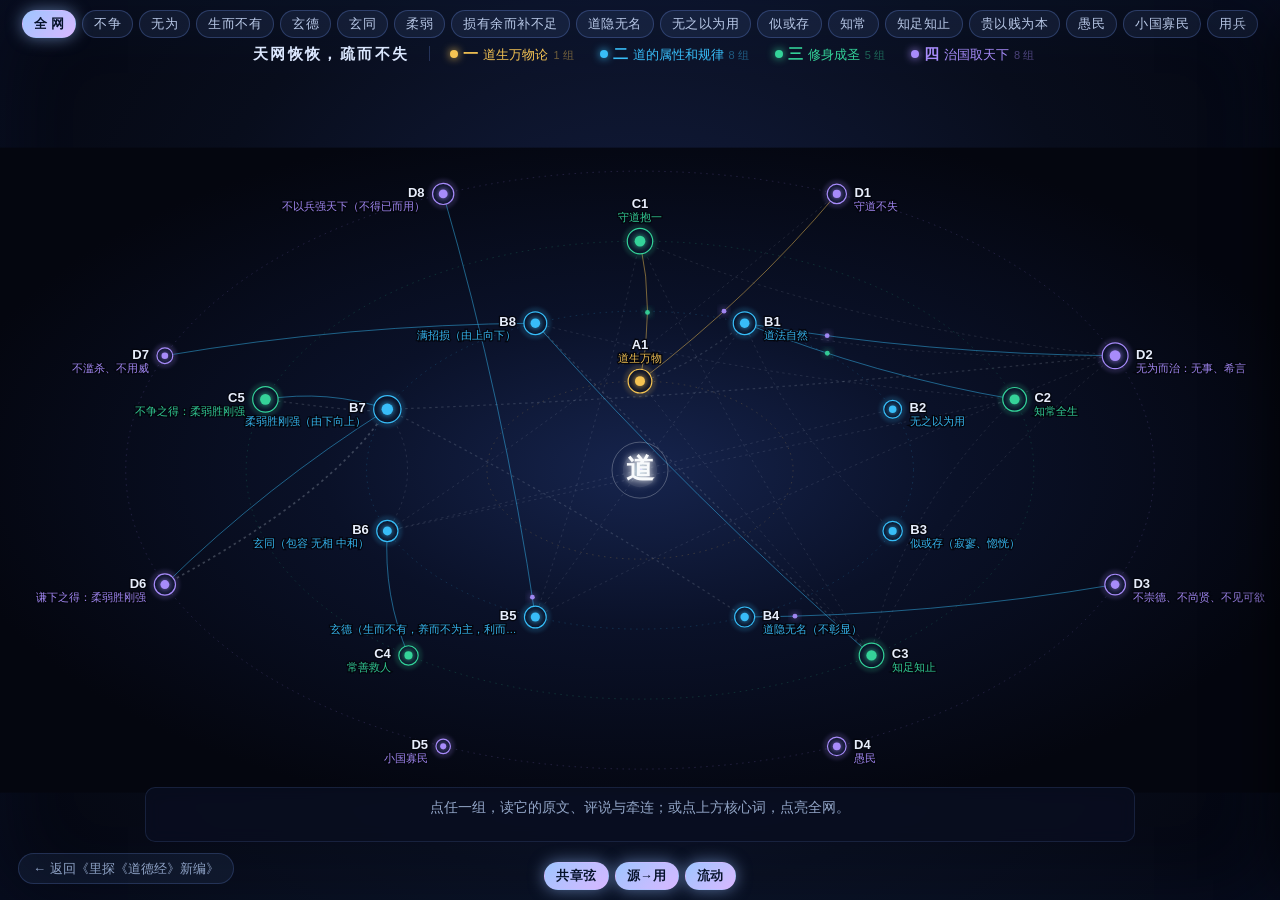
==== tian-wang.html @ a4fd306b "天网恢恢：修选中态被悬停冲掉；改名 tian-wang.html ① 修 bug：图例／核心词的选中被节点悬停冲掉 - 原因：节点 mouseleave 里调 resetAll()，把选中态一并清了，" ====
<!DOCTYPE html>
<html lang="zh-CN">

<head>
  <meta charset="UTF-8">
  <title>天网恢恢，疏而不失 · 里探《道德经》新编</title>
  <meta name="viewport" content="width=device-width, initial-scale=1.0">
  <meta name="description" content="《道德经》八十一章关系图：22 组、源流、共章相连。天网恢恢，疏而不失。">
  <link rel="icon" href="_media/favicon.jpg">
  <link rel="stylesheet" href="_style/tiandao-net.css">
</head>

<body class="tdn-standalone">
  <div class="tdn-wrap" id="tiandao-net"></div>

  <a class="tdn-back" href="index.html#/00">← 返回《里探《道德经》新编》</a>

  <script src="_script/tiandao-net.js"></script>
</body>

</html>
---- _style/tiandao-net.css ----
/* 天道大网 · 关系图 */
.tdn-wrap {
  position: relative; margin: 1.2rem 0 2rem; padding: 10px;
  border-radius: 18px; overflow: hidden;
  background: radial-gradient(circle at 50% 45%, #16224a 0%, #080d1c 60%, #04060f 100%);
  box-shadow: 0 0 0 1px rgba(120,160,255,.18), 0 18px 60px -18px rgba(30,60,160,.75),
              inset 0 0 90px rgba(60,110,255,.08);
}
.tdn-svg { display: block; width: 100%; height: auto; }
.tdn-node { transition: opacity .25s; }

.tdn-chips { display: flex; flex-wrap: wrap; gap: 6px; justify-content: center;
  padding: 8px 8px 4px; position: relative; z-index: 2; }
.tdn-toggles { padding: 6px 8px 12px; }
.tdn-chip {
  font: 500 12.5px/1.45 -apple-system, "PingFang SC", "Microsoft YaHei", sans-serif;
  color: #b9c9e8; background: rgba(120,160,255,.09);
  border: 1px solid rgba(120,160,255,.26); border-radius: 999px;
  padding: 4px 11px; cursor: pointer; letter-spacing: .04em;
  transition: all .2s;
}
.tdn-chip:hover { color: #eaf1ff; border-color: rgba(150,190,255,.6);
  background: rgba(120,160,255,.2); transform: translateY(-1px); }
.tdn-chip.on { color: #06122b; font-weight: 700;
  background: linear-gradient(135deg, #9ec5ff, #d9b8ff);
  border-color: transparent; box-shadow: 0 0 16px rgba(150,190,255,.55); }

.tdn-note { font-size: .84em; color: #7f8fb0; text-align: center; margin: -.4rem 0 1.4rem; }
@media (max-width: 640px) {
  .tdn-chip { font-size: 12px; padding: 4px 10px; }
  .tdn-wrap { border-radius: 12px; }
}

/* 部图例 */
.tdn-legend { display: flex; flex-wrap: wrap; gap: 10px 22px; justify-content: center;
  margin: 0 0 10px; font-size: 13.5px; letter-spacing: .04em; }
.tdn-legend span { color: var(--c); display: inline-flex; align-items: center; gap: 7px; }
.tdn-legend span::before { content: ''; width: 10px; height: 10px; border-radius: 50%;
  background: var(--c); box-shadow: 0 0 10px var(--c); }

/* 信息栏 */
.tdn-readout { position: relative; z-index: 2; margin: 2px 12px 6px; padding: 9px 14px;
  min-height: 2.6em; border-radius: 10px; text-align: center; line-height: 1.7;
  font-size: 13.5px; color: #93a6c8;
  background: rgba(120,160,255,.06); border: 1px solid rgba(120,160,255,.14); }
.tdn-readout b { color: #dbe7ff; }
.tdn-tag { display: inline-block; margin: 2px 5px 0 0; padding: 1px 9px;
  border: 1px solid; border-radius: 999px; font-size: 12.5px; }

/* 天道大网页：内容栏加宽（其他页不受影响） */
.content.tdn-wide .markdown-section {
  --content-max-width: 86rem;
  max-width: calc(100% - 2rem);
}
@media (max-width: 900px) {
  .content.tdn-wide .markdown-section { --content-max-width: 100%; }
}

/* ===== 点节点 → 右侧抽屉 ===== */
.tdn-drawer { position: absolute; inset: 0; z-index: 20; pointer-events: none; }
.tdn-drawer.open { pointer-events: auto; }
.tdn-mask { position: absolute; inset: 0; background: rgba(3,6,15,.62);
  opacity: 0; transition: opacity .28s; backdrop-filter: blur(2px); }
.tdn-drawer.open .tdn-mask { opacity: 1; }
.tdn-panel { position: absolute; top: 0; right: 0; height: 100%; width: min(520px, 88%);
  display: flex; flex-direction: column; overflow-y: auto;
  background: linear-gradient(180deg, #0d1631 0%, #080d1c 100%);
  border-left: 1px solid rgba(120,160,255,.22);
  box-shadow: -24px 0 60px -20px rgba(0,0,0,.9);
  transform: translateX(102%); transition: transform .3s cubic-bezier(.22,.61,.36,1); }
.tdn-drawer.open .tdn-panel { transform: none; }

.tdn-x { position: absolute; top: 12px; right: 14px; width: 32px; height: 32px;
  font-size: 20px; line-height: 1; color: #9fb3d6; cursor: pointer;
  background: rgba(120,160,255,.1); border: 1px solid rgba(120,160,255,.25);
  border-radius: 50%; transition: .2s; }
.tdn-x:hover { color: #fff; background: rgba(120,160,255,.28); }

.tdn-panel-head { padding: 20px 22px 14px; border-bottom: 1px solid rgba(120,160,255,.14); }
.tdn-panel-head h3 { margin: 8px 0 6px; font-size: 19px; color: #eaf1ff; line-height: 1.45; }
.tdn-badge { display: inline-block; padding: 2px 11px; border-radius: 999px; font-size: 12.5px;
  color: var(--c); border: 1px solid var(--c); background: color-mix(in srgb, var(--c) 12%, transparent); }
.tdn-meta { margin: 0; font-size: 12.5px; color: #8195b8; line-height: 1.9; }
.tdn-panel-body { padding: 16px 22px 28px; font-size: 14px; }
.tdn-panel-body h4 { margin: 18px 0 10px; font-size: 13px; letter-spacing: .12em;
  color: #7f93b8; font-weight: 600; }
.tdn-panel-body h4:first-child { margin-top: 0; }

.tdn-verses { margin: 0; padding: 0; list-style: none; counter-reset: v; }
.tdn-verses li { counter-increment: v; position: relative; padding: 7px 0 7px 30px;
  border-bottom: 1px dashed rgba(120,160,255,.1); line-height: 1.85; color: #cfdcf5; }
.tdn-verses li::before { content: counter(v); position: absolute; left: 0; top: 8px;
  width: 19px; height: 19px; border-radius: 50%; font-size: 11px; text-align: center;
  line-height: 19px; color: #7f93b8; background: rgba(120,160,255,.12); }
.tdn-ch { color: #8fb4ff; text-decoration: none; font-size: .88em; padding: 0 1px;
  border-bottom: 1px dotted rgba(143,180,255,.5); }
.tdn-ch:hover { color: #cfe0ff; border-bottom-style: solid; }

.tdn-rel-row { margin-bottom: 9px; }
.tdn-rel-k { display: inline-block; min-width: 84px; font-size: 12.5px; color: #7f93b8; vertical-align: middle; }
.tdn-jump { font: inherit; font-size: 12.5px; color: var(--c); cursor: pointer;
  background: color-mix(in srgb, var(--c) 10%, transparent);
  border: 1px solid color-mix(in srgb, var(--c) 45%, transparent);
  border-radius: 999px; padding: 3px 11px; margin: 2px 5px 2px 0; transition: .18s; }
.tdn-jump:hover { background: color-mix(in srgb, var(--c) 24%, transparent); transform: translateY(-1px); }
.tdn-jump i { font-style: normal; opacity: .7; font-size: .9em; }
.tdn-none { color: #4d5c78; }
.tdn-loading { color: #7f93b8; }
.tdn-goto { display: inline-block; margin-top: 22px; padding: 9px 18px; border-radius: 999px;
  font-size: 13px; color: #06122b; text-decoration: none; font-weight: 700;
  background: linear-gradient(135deg, #9ec5ff, #d9b8ff); }
.tdn-node { transition: opacity .25s; }
@media (max-width: 700px) {
  .tdn-panel { width: 100%; }
  .tdn-rel-k { min-width: auto; display: block; margin-bottom: 3px; }
}

.tdn-sub { margin: 16px 0 6px; font-size: 13px; font-weight: 700; letter-spacing: .04em;
  color: #a9c2ee; padding-left: 10px; border-left: 3px solid rgba(143,180,255,.55); }
.tdn-sep { color: #3f4d68; margin: 0 3px; }

/* ===== 评说 ===== */
.tdn-ps { margin: 0; padding: 2px 0 2px 14px; border-left: 3px solid rgba(143,180,255,.5);
  color: #bdcbe6; line-height: 1.95; }
.tdn-ps p { margin: 0 0 11px; }
.tdn-ps p:last-child { margin-bottom: 0; }

/* ===== 独立全屏页 ===== */
html:has(body.tdn-standalone) { height: 100%; }
body.tdn-standalone { margin: 0; height: 100vh; overflow: hidden; background: #04060f; }
body.tdn-standalone .tdn-wrap {
  position: fixed; inset: 0; margin: 0; padding: 0; border-radius: 0;
  display: flex; flex-direction: column;
}
body.tdn-standalone .tdn-stage {
  flex: 1 1 auto; min-height: 0; display: block; position: relative;
}
body.tdn-standalone .tdn-stage .tdn-svg {
  display: block; width: 100%; height: 100%;
}
body.tdn-standalone .tdn-chips { padding: 10px 12px 3px; }
body.tdn-standalone .tdn-legend { padding: 0 12px 5px; }
body.tdn-standalone .tdn-readout {
  position: absolute; left: 50%; bottom: 58px; transform: translateX(-50%);
  width: min(1080px, calc(100% - 320px)); margin: 0; z-index: 12;
  backdrop-filter: blur(8px); background: rgba(9,14,32,.82);
}
body.tdn-standalone .tdn-toggles { padding: 4px 12px 10px; }
@media (max-height: 700px) {
  body.tdn-standalone .tdn-chips { padding-top: 6px; }
  body.tdn-standalone .tdn-readout { display: none; }
}

.tdn-back { position: fixed; left: 18px; bottom: 16px; z-index: 30;
  font: 500 13px/1 -apple-system, "PingFang SC", "Microsoft YaHei", sans-serif;
  color: #8fa3c6; text-decoration: none; padding: 8px 14px; border-radius: 999px;
  background: rgba(120,160,255,.08); border: 1px solid rgba(120,160,255,.2); transition: .2s; }
.tdn-back:hover { color: #dbe7ff; background: rgba(120,160,255,.2); }
/* 题名（并入图例行，左端） */
.tdn-legend .tdn-title {
  font: 700 15px/1 -apple-system, "PingFang SC", "Microsoft YaHei", sans-serif;
  letter-spacing: .16em; color: #dce8ff; padding-right: 20px; margin-right: 4px;
  border-right: 1px solid rgba(120,160,255,.24); }
/* 可点的图例项 */
.tdn-leg {
  font: 500 12.5px/1 -apple-system, "PingFang SC", "Microsoft YaHei", sans-serif;
  display: inline-flex; align-items: baseline; gap: 5px; cursor: pointer;
  color: var(--c); background: transparent; padding: 4px 9px; border-radius: 999px;
  border: 1px solid transparent; transition: .18s; }
.tdn-leg b { font-size: 15px; }
.tdn-leg i { font-style: normal; opacity: .42; font-size: 11px; }
.tdn-leg:hover { background: color-mix(in srgb, var(--c) 14%, transparent);
  border-color: color-mix(in srgb, var(--c) 40%, transparent); }
.tdn-leg.on { color: #06122b; background: var(--c); border-color: transparent;
  box-shadow: 0 0 16px color-mix(in srgb, var(--c) 70%, transparent); }
.tdn-leg.on i { opacity: .6; }
@media (max-width: 1180px) { .tdn-legend .tdn-title { display: none; } }

/* 部图例（全屏页横排） */
.tdn-legend { display: flex; flex-wrap: wrap; gap: 3px 6px; justify-content: center;
  align-items: center; font-size: 12.5px; letter-spacing: .04em; padding: 2px 12px 6px; }
.tdn-leg::before { content: ''; width: 8px; height: 8px; border-radius: 50%;
  background: var(--c); box-shadow: 0 0 8px var(--c); align-self: center; }
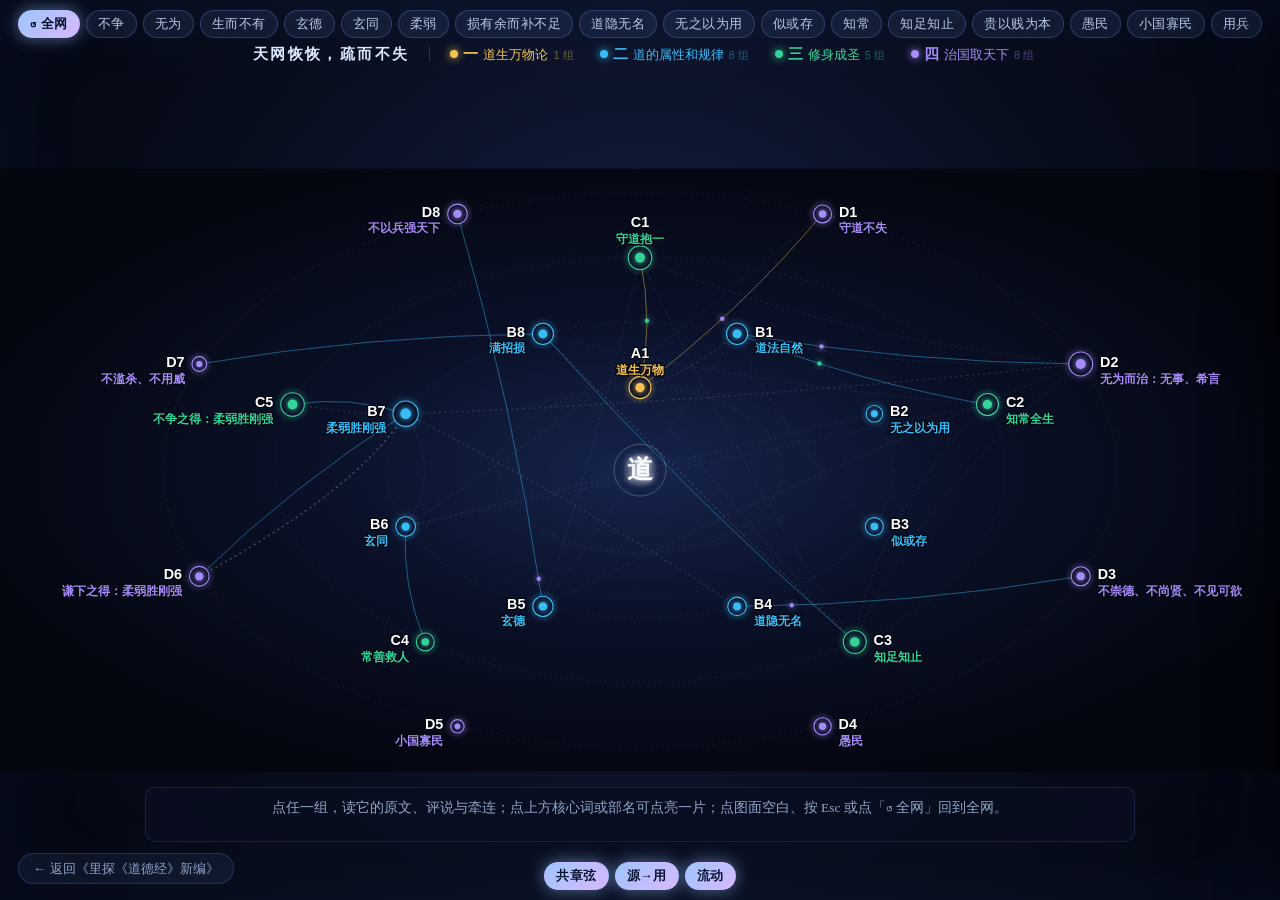
==== commit 5ecefbcf: "手机端支持：天网横竖屏切换、紧凑模式；docsify 阅读页适配 一、天网恢恢（tian-wang.html） - 新增「↻ 横屏 / ↺ 竖屏」切换按钮（仅竖屏显示）。   iOS Safari 与" ====
--- a/tian-wang.html
+++ b/tian-wang.html
@@ -1,5 +1,5 @@
 <!DOCTYPE html>
-<html lang="zh-CN">
+<html lang="zh-CN" class="tdn-html">
 
 <head>
   <meta charset="UTF-8">
@@ -14,8 +14,35 @@
   <div class="tdn-wrap" id="tiandao-net"></div>
 
   <a class="tdn-back" href="index.html#/00">← 返回《里探《道德经》新编》</a>
+  <button class="tdn-rot" id="tdn-rot" type="button">↻ 横屏</button>
 
   <script src="_script/tiandao-net.js"></script>
+  <script>
+    /* 竖屏手机：把整块界面旋转 90°，以横屏姿态铺满。
+       iOS Safari／微信均不支持锁定屏幕方向，故用 CSS 旋转。
+       另：紧凑模式由 JS 统一加 tdn-compact —— 媒体查询看的是视口，
+       而旋转后的框是竖屏视口尺寸，媒体查询判断不到。 */
+    (function () {
+      var body = document.body;
+      var btn = document.getElementById('tdn-rot');
+      var mq = window.matchMedia('(max-height: 560px)');
+      function sync() {
+        var rot = body.classList.contains('tdn-rot-on');
+        body.classList.toggle('tdn-compact', rot || mq.matches);
+        if (btn) btn.textContent = rot ? '↺ 竖屏' : '↻ 横屏';
+      }
+      if (btn) {
+        btn.addEventListener('click', function () {
+          body.classList.toggle('tdn-rot-on');
+          sync();
+        });
+      }
+      if (mq.addEventListener) mq.addEventListener('change', sync);
+      else if (mq.addListener) mq.addListener(sync);
+      window.addEventListener('orientationchange', function () { setTimeout(sync, 60); });
+      sync();
+    })();
+  </script>
 </body>
 
 </html>
--- a/_style/tiandao-net.css
+++ b/_style/tiandao-net.css
@@ -1,4 +1,4 @@
-/* 天道大网 · 关系图 */
+/* 天网恢恢 · 关系图 */
 .tdn-wrap {
   position: relative; margin: 1.2rem 0 2rem; padding: 10px;
   border-radius: 18px; overflow: hidden;
@@ -47,7 +47,7 @@
 .tdn-tag { display: inline-block; margin: 2px 5px 0 0; padding: 1px 9px;
   border: 1px solid; border-radius: 999px; font-size: 12.5px; }
 
-/* 天道大网页：内容栏加宽（其他页不受影响） */
+/* 天网恢恢页：内容栏加宽（其他页不受影响） */
 .content.tdn-wide .markdown-section {
   --content-max-width: 86rem;
   max-width: calc(100% - 2rem);
@@ -126,7 +126,7 @@
 .tdn-ps p:last-child { margin-bottom: 0; }
 
 /* ===== 独立全屏页 ===== */
-html:has(body.tdn-standalone) { height: 100%; }
+html.tdn-html { height: 100%; }   /* 不用 :has()，兼容老版微信 WebView */
 body.tdn-standalone { margin: 0; height: 100vh; overflow: hidden; background: #04060f; }
 body.tdn-standalone .tdn-wrap {
   position: fixed; inset: 0; margin: 0; padding: 0; border-radius: 0;
@@ -150,6 +150,25 @@
   body.tdn-standalone .tdn-chips { padding-top: 6px; }
   body.tdn-standalone .tdn-readout { display: none; }
 }
+
+/* 紧凑模式：手机横屏（矮视口）或竖屏旋转后启用。
+   由 JS 统一加 body.tdn-compact —— 因为媒体查询看视口，
+   而竖屏旋转后的框是「竖屏视口」尺寸，媒体查询判断不到。 */
+body.tdn-compact .tdn-chips {
+  flex-wrap: nowrap; overflow-x: auto; justify-content: flex-start;
+  padding: 5px 10px 2px; gap: 4px; scrollbar-width: none;
+}
+body.tdn-compact .tdn-chips::-webkit-scrollbar { display: none; }
+body.tdn-compact .tdn-chip { font-size: 11px; padding: 3px 9px; white-space: nowrap; }
+body.tdn-compact .tdn-legend {
+  flex-wrap: nowrap; overflow-x: auto; justify-content: flex-start;
+  gap: 2px 10px; font-size: 11px; padding: 1px 10px 3px; scrollbar-width: none;
+}
+body.tdn-compact .tdn-legend::-webkit-scrollbar { display: none; }
+body.tdn-compact .tdn-legend .tdn-title { font-size: 12px; padding-right: 10px; }
+body.tdn-compact .tdn-leg b { font-size: 12px; }
+body.tdn-compact .tdn-toggles { padding: 3px 10px 6px; }
+body.tdn-compact .tdn-readout { display: none; }
 
 .tdn-back { position: fixed; left: 18px; bottom: 16px; z-index: 30;
   font: 500 13px/1 -apple-system, "PingFang SC", "Microsoft YaHei", sans-serif;
@@ -181,3 +200,34 @@
   align-items: center; font-size: 12.5px; letter-spacing: .04em; padding: 2px 12px 6px; }
 .tdn-leg::before { content: ''; width: 8px; height: 8px; border-radius: 50%;
   background: var(--c); box-shadow: 0 0 8px var(--c); align-self: center; }
+
+/* 复位键：与普通核心词区分 */
+.tdn-chip.tdn-all { color: #a9c2ee; border-style: dashed;
+  border-color: rgba(150,190,255,.42); background: rgba(120,160,255,.05); }
+.tdn-chip.tdn-all:hover { border-style: solid; color: #eaf1ff; }
+.tdn-chip.tdn-all.on { color: #06122b; border-style: solid;
+  background: linear-gradient(135deg, #9ec5ff, #d9b8ff); }
+
+/* ===== 竖屏手机：一键横屏（CSS 旋转，兼容 iOS／微信）===== */
+.tdn-rot { display: none; }
+@media (orientation: portrait) {
+  .tdn-rot {
+    display: block; position: fixed; right: 12px; top: 12px; z-index: 60;
+    font: 600 13px/1 -apple-system, "PingFang SC", "Microsoft YaHei", sans-serif;
+    color: #cfe0ff; padding: 8px 14px; border-radius: 999px; cursor: pointer;
+    background: rgba(12,20,44,.82); border: 1px solid rgba(120,160,255,.45);
+    backdrop-filter: blur(10px);
+  }
+}
+@media (orientation: portrait) {
+  body.tdn-rot-on .tdn-wrap {
+    position: fixed; top: 50%; left: 50%;
+    width: 100vh; height: 100vw;
+    transform: translate(-50%, -50%) rotate(90deg);
+    transform-origin: center center;
+  }
+}
+body.tdn-rot-on { overflow: hidden; }
+/* 旋转后，返回键移到视觉左上，避免与图重叠 */
+body.tdn-rot-on .tdn-back { left: auto; right: 12px; bottom: 12px; }
+body.tdn-rot-on .tdn-rot { left: 12px; right: auto; }
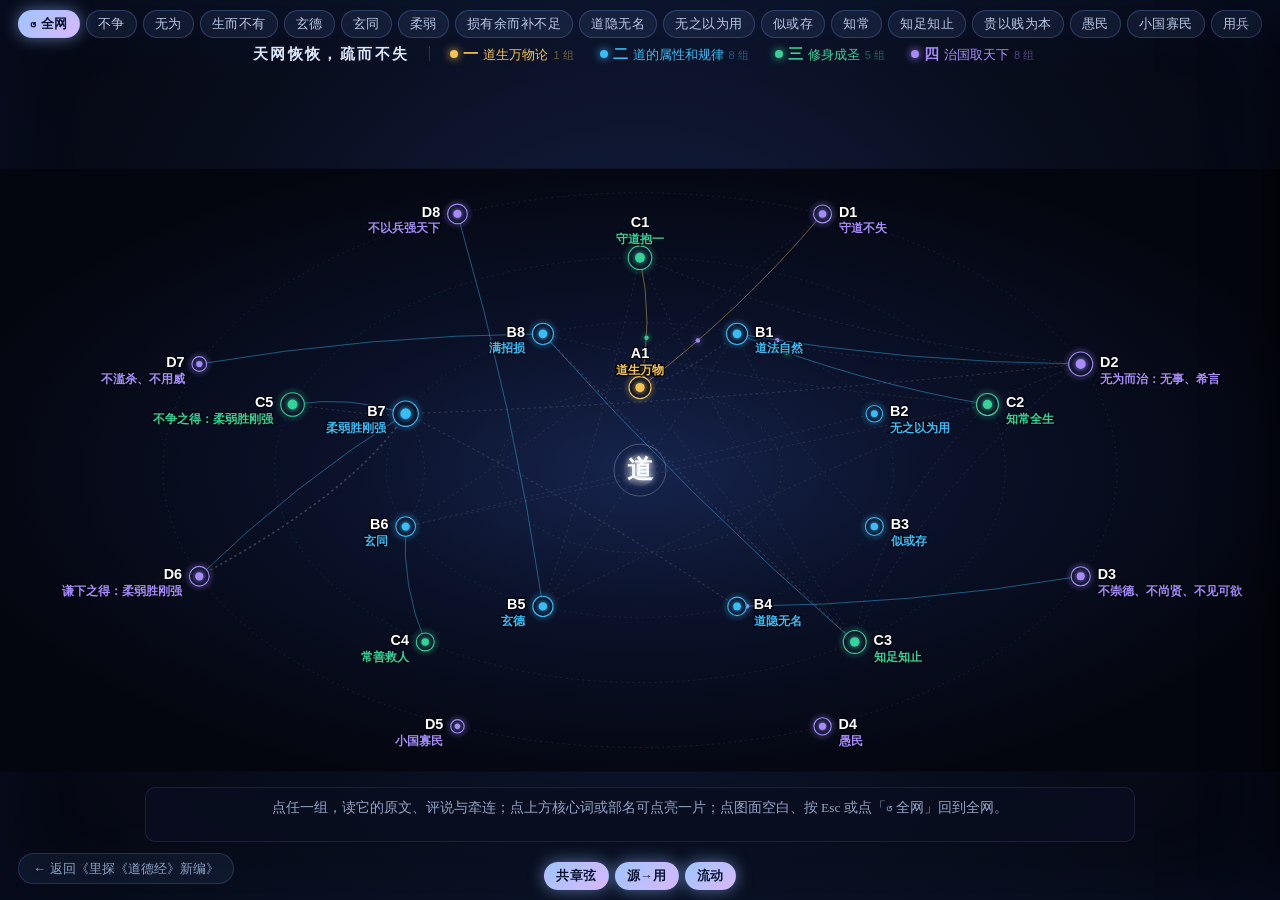
==== commit 15e3bbb1: "天网手机端：横屏按钮移到右下并改用主流样式；修竖屏底部拥挤 一、横屏按钮（用户要求） - 位置：右上 → 右下（拇指可达，不再压住词条） - 样式对齐主流手机站：毛玻璃胶囊（backdrop-filt" ====
--- a/tian-wang.html
+++ b/tian-wang.html
@@ -14,7 +14,15 @@
   <div class="tdn-wrap" id="tiandao-net"></div>
 
   <a class="tdn-back" href="index.html#/00">← 返回《里探《道德经》新编》</a>
-  <button class="tdn-rot" id="tdn-rot" type="button">↻ 横屏</button>
+  <button class="tdn-rot" id="tdn-rot" type="button" aria-label="横竖屏切换">
+    <svg viewBox="0 0 24 24" fill="none" stroke="currentColor" stroke-width="1.8"
+         stroke-linecap="round" stroke-linejoin="round" aria-hidden="true">
+      <rect x="2.7" y="7.7" width="18.6" height="9.2" rx="2.3"/>
+      <path d="M6.6 4.9A9.6 9.6 0 0 1 17.6 5.5"/>
+      <path d="M18.1 2.2v3.5h-3.5"/>
+    </svg>
+    <span class="lbl">横屏</span>
+  </button>
 
   <script src="_script/tiandao-net.js"></script>
   <script>
@@ -29,7 +37,8 @@
       function sync() {
         var rot = body.classList.contains('tdn-rot-on');
         body.classList.toggle('tdn-compact', rot || mq.matches);
-        if (btn) btn.textContent = rot ? '↺ 竖屏' : '↻ 横屏';
+        var lbl = btn && btn.querySelector('.lbl');
+        if (lbl) lbl.textContent = rot ? '竖屏' : '横屏';
       }
       if (btn) {
         btn.addEventListener('click', function () {
--- a/_style/tiandao-net.css
+++ b/_style/tiandao-net.css
@@ -208,26 +208,58 @@
 .tdn-chip.tdn-all.on { color: #06122b; border-style: solid;
   background: linear-gradient(135deg, #9ec5ff, #d9b8ff); }
 
-/* ===== 竖屏手机：一键横屏（CSS 旋转，兼容 iOS／微信）===== */
+/* ===== 竖屏手机：一键横屏（CSS 旋转，兼容 iOS／微信） =====
+   按钮样式对齐主流手机站：右下角、毛玻璃胶囊、图标＋短标签、
+   含 iPhone 安全区内边距；只在竖屏出现。
+   按钮在 .tdn-wrap 之外，故旋转时它自身不转，始终停在屏幕右下。 */
 .tdn-rot { display: none; }
 @media (orientation: portrait) {
   .tdn-rot {
-    display: block; position: fixed; right: 12px; top: 12px; z-index: 60;
+    display: inline-flex; align-items: center; gap: 7px;
+    position: fixed; z-index: 60;
+    right: 16px;
+    bottom: calc(16px + env(safe-area-inset-bottom, 0px));
+    height: 38px; padding: 0 15px 0 12px;
+    border: 0; border-radius: 999px; cursor: pointer;
     font: 600 13px/1 -apple-system, "PingFang SC", "Microsoft YaHei", sans-serif;
-    color: #cfe0ff; padding: 8px 14px; border-radius: 999px; cursor: pointer;
-    background: rgba(12,20,44,.82); border: 1px solid rgba(120,160,255,.45);
-    backdrop-filter: blur(10px);
+    letter-spacing: .04em; color: #eaf1ff;
+    background: rgba(38,52,86,.90);   /* 页面底色近黑（#04060f），
+                                         按钮必须比它明显亮，否则深色叠深色等于隐身 */
+    box-shadow: 0 8px 24px -6px rgba(0,0,0,.7),
+                0 0 20px -8px rgba(96,148,255,.95),
+                inset 0 0 0 1px rgba(150,190,255,.30);
+    -webkit-backdrop-filter: blur(14px) saturate(1.4);
+    backdrop-filter: blur(14px) saturate(1.4);
+    transition: transform .16s ease, background .16s ease;
+    -webkit-tap-highlight-color: transparent;
   }
-}
+  .tdn-rot:active { transform: scale(.94); background: rgba(58,78,124,.95); }
+  .tdn-rot svg { width: 17px; height: 17px; display: block; flex: none; }
+}
+
+/* 旋转本体：仅在竖屏启用。
+   手机若未锁方向，用户转过去后浏览器报横屏，此规则自动失效，不会双重旋转。 */
 @media (orientation: portrait) {
   body.tdn-rot-on .tdn-wrap {
-    position: fixed; top: 50%; left: 50%;
+    inset: auto;                 /* 清掉基类的 inset: 0 */
+    position: fixed;
+    top: 50%; left: 50%;
     width: 100vh; height: 100vw;
     transform: translate(-50%, -50%) rotate(90deg);
     transform-origin: center center;
   }
 }
 body.tdn-rot-on { overflow: hidden; }
-/* 旋转后，返回键移到视觉左上，避免与图重叠 */
-body.tdn-rot-on .tdn-back { left: auto; right: 12px; bottom: 12px; }
-body.tdn-rot-on .tdn-rot { left: 12px; right: auto; }
+
+/* ===== 窄屏（手机竖屏、未旋转）底部整理 =====
+   竖屏底部同时有：返回链接（左下）、开关组（居中）、横屏按钮（右下），
+   390px 宽会互相压。给开关组留出下方空间，并把评说框撑满。 */
+@media (max-width: 780px) {
+  body.tdn-standalone:not(.tdn-compact) .tdn-toggles { padding-bottom: 56px; }
+  body.tdn-standalone .tdn-readout {
+    width: calc(100% - 28px);
+    bottom: 104px;
+    font-size: 12.5px; line-height: 1.75;
+  }
+  .tdn-back { font-size: 12px; padding: 6px 12px; }
+}
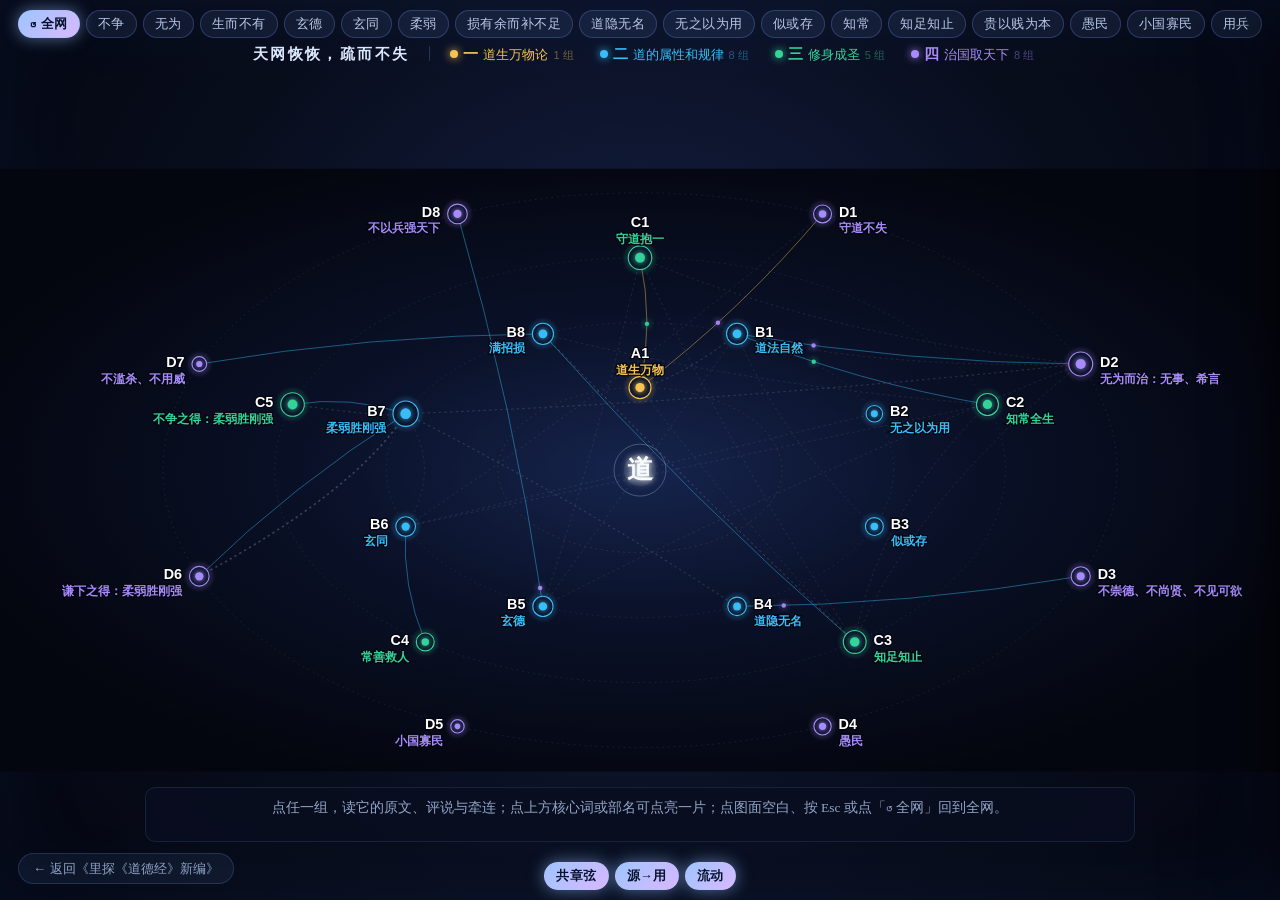
==== commit 26a9c785: "横屏按钮改为纯图标圆形按钮 按用户意见：主流视频站的切换按钮只用图标，不带文字。  - 文字标签「横屏 / 竖屏」全部去掉，改为 44x44 圆形图标按钮   （44px 为移动端标准最小触控尺寸） " ====
--- a/tian-wang.html
+++ b/tian-wang.html
@@ -14,14 +14,21 @@
   <div class="tdn-wrap" id="tiandao-net"></div>
 
   <a class="tdn-back" href="index.html#/00">← 返回《里探《道德经》新编》</a>
-  <button class="tdn-rot" id="tdn-rot" type="button" aria-label="横竖屏切换">
-    <svg viewBox="0 0 24 24" fill="none" stroke="currentColor" stroke-width="1.8"
-         stroke-linecap="round" stroke-linejoin="round" aria-hidden="true">
-      <rect x="2.7" y="7.7" width="18.6" height="9.2" rx="2.3"/>
-      <path d="M6.6 4.9A9.6 9.6 0 0 1 17.6 5.5"/>
-      <path d="M18.1 2.2v3.5h-3.5"/>
+  <button class="tdn-rot" id="tdn-rot" type="button" aria-label="切换横屏">
+    <!-- 目标方向：未旋转时指向横屏 -->
+    <svg class="i-land" viewBox="0 0 24 24" fill="none" stroke="currentColor"
+         stroke-width="1.8" stroke-linecap="round" stroke-linejoin="round" aria-hidden="true">
+      <rect x="2.7" y="7.5" width="18.6" height="9" rx="2.3"/>
+      <path d="M6.8 4.7A9.5 9.5 0 0 1 17.5 5.3"/>
+      <path d="M18 2v3.5h-3.5"/>
     </svg>
-    <span class="lbl">横屏</span>
+    <!-- 已旋转时指向竖屏 -->
+    <svg class="i-port" viewBox="0 0 24 24" fill="none" stroke="currentColor"
+         stroke-width="1.8" stroke-linecap="round" stroke-linejoin="round" aria-hidden="true">
+      <rect x="7.5" y="2.7" width="9" height="18.6" rx="2.3"/>
+      <path d="M4.7 17.2A9.5 9.5 0 0 1 5.3 6.5"/>
+      <path d="M2 6h3.5v3.5"/>
+    </svg>
   </button>
 
   <script src="_script/tiandao-net.js"></script>
@@ -37,8 +44,7 @@
       function sync() {
         var rot = body.classList.contains('tdn-rot-on');
         body.classList.toggle('tdn-compact', rot || mq.matches);
-        var lbl = btn && btn.querySelector('.lbl');
-        if (lbl) lbl.textContent = rot ? '竖屏' : '横屏';
+        if (btn) btn.setAttribute('aria-label', rot ? '切换竖屏' : '切换横屏');
       }
       if (btn) {
         btn.addEventListener('click', function () {
--- a/_style/tiandao-net.css
+++ b/_style/tiandao-net.css
@@ -215,16 +215,14 @@
 .tdn-rot { display: none; }
 @media (orientation: portrait) {
   .tdn-rot {
-    display: inline-flex; align-items: center; gap: 7px;
+    display: inline-flex; align-items: center; justify-content: center;
     position: fixed; z-index: 60;
     right: 16px;
     bottom: calc(16px + env(safe-area-inset-bottom, 0px));
-    height: 38px; padding: 0 15px 0 12px;
-    border: 0; border-radius: 999px; cursor: pointer;
-    font: 600 13px/1 -apple-system, "PingFang SC", "Microsoft YaHei", sans-serif;
-    letter-spacing: .04em; color: #eaf1ff;
-    background: rgba(38,52,86,.90);   /* 页面底色近黑（#04060f），
-                                         按钮必须比它明显亮，否则深色叠深色等于隐身 */
+    width: 44px; height: 44px;            /* 主流触控尺寸 */
+    padding: 0; border: 0; border-radius: 50%; cursor: pointer;
+    color: #eaf1ff;
+    background: rgba(38,52,86,.90);       /* 页面底色近黑，按钮须明显更亮 */
     box-shadow: 0 8px 24px -6px rgba(0,0,0,.7),
                 0 0 20px -8px rgba(96,148,255,.95),
                 inset 0 0 0 1px rgba(150,190,255,.30);
@@ -233,8 +231,11 @@
     transition: transform .16s ease, background .16s ease;
     -webkit-tap-highlight-color: transparent;
   }
-  .tdn-rot:active { transform: scale(.94); background: rgba(58,78,124,.95); }
-  .tdn-rot svg { width: 17px; height: 17px; display: block; flex: none; }
+  .tdn-rot:active { transform: scale(.92); background: rgba(58,78,124,.95); }
+  .tdn-rot svg { width: 21px; height: 21px; display: block; }
+  .tdn-rot .i-port { display: none; }                       /* 未旋转 → 显示横屏图标 */
+  body.tdn-rot-on .tdn-rot .i-land { display: none; }       /* 已旋转 → 显示竖屏图标 */
+  body.tdn-rot-on .tdn-rot .i-port { display: block; }
 }
 
 /* 旋转本体：仅在竖屏启用。
@@ -263,3 +264,9 @@
   }
   .tdn-back { font-size: 12px; padding: 6px 12px; }
 }
+
+/* 抽屉打开时收起横屏按钮。
+   窄屏下 .tdn-panel 满宽、关闭键 .tdn-x 在面板右上角；
+   旋转后它与固定定位的横屏按钮落在同一角，会互相掩盖。
+   抽屉是阅读态，此时本就不需要横竖屏切换。 */
+body.tdn-drawer-open .tdn-rot { opacity: 0; pointer-events: none; transform: scale(.88); }
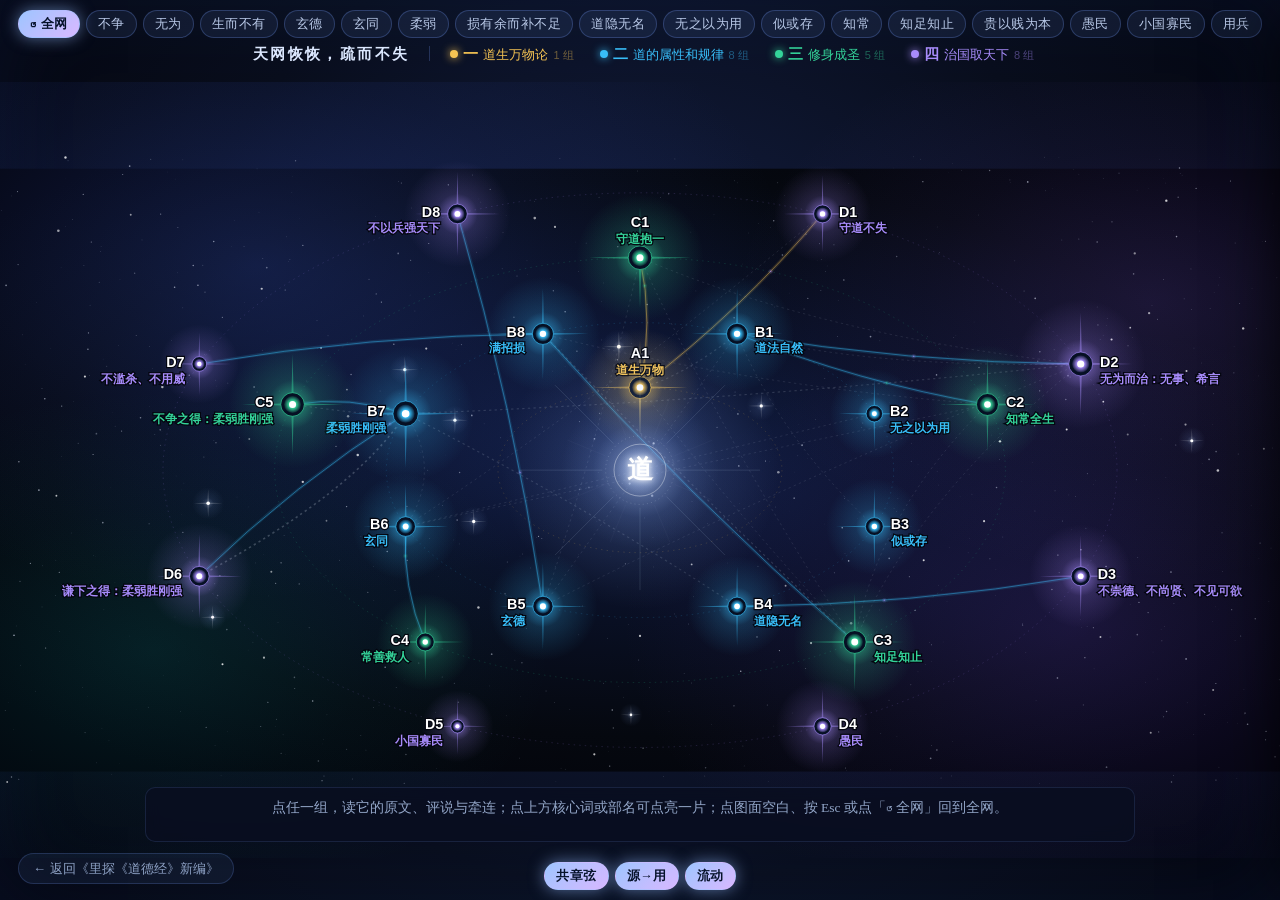
==== commit f9a52b43: "对外定名「天道星图」；页内题名仍为「天网恢恢，疏而不失」 原则：对外名（标题栏、站内入口、文档引用）用「天道星图」； 页面内显示题名保持原文语「天网恢恢，疏而不失」，一字不动。  改动 - tian-" ====
--- a/tian-wang.html
+++ b/tian-wang.html
@@ -3,9 +3,9 @@
 
 <head>
   <meta charset="UTF-8">
-  <title>天网恢恢，疏而不失 · 里探《道德经》新编</title>
+  <title>天道星图 · 天网恢恢，疏而不失 · 里探《道德经》新编</title>
   <meta name="viewport" content="width=device-width, initial-scale=1.0">
-  <meta name="description" content="《道德经》八十一章关系图：22 组、源流、共章相连。天网恢恢，疏而不失。">
+  <meta name="description" content="天道星图：里探《道德经》新编关系图。中心为道，向外四环即四部，22 组为节点；源→用为实线，原文共章为虚弦。天网恢恢，疏而不失。">
   <link rel="icon" href="_media/favicon.jpg">
   <link rel="stylesheet" href="_style/tiandao-net.css">
 </head>
--- a/_style/tiandao-net.css
+++ b/_style/tiandao-net.css
@@ -1,4 +1,4 @@
-/* 天网恢恢 · 关系图 */
+/* 天道星图 · 关系图 */
 .tdn-wrap {
   position: relative; margin: 1.2rem 0 2rem; padding: 10px;
   border-radius: 18px; overflow: hidden;
@@ -47,7 +47,7 @@
 .tdn-tag { display: inline-block; margin: 2px 5px 0 0; padding: 1px 9px;
   border: 1px solid; border-radius: 999px; font-size: 12.5px; }
 
-/* 天网恢恢页：内容栏加宽（其他页不受影响） */
+/* 天道星图页：内容栏加宽（其他页不受影响） */
 .content.tdn-wide .markdown-section {
   --content-max-width: 86rem;
   max-width: calc(100% - 2rem);
@@ -270,3 +270,27 @@
    旋转后它与固定定位的横屏按钮落在同一角，会互相掩盖。
    抽屉是阅读态，此时本就不需要横竖屏切换。 */
 body.tdn-drawer-open .tdn-rot { opacity: 0; pointer-events: none; transform: scale(.88); }
+
+/* ===== 星图动画 =====
+   只在少数整层元素上做动画（不是逐个星点），避免移动端掉帧。 */
+@keyframes tdn-twinkle { 0%, 100% { opacity: .62 } 50% { opacity: 1 } }
+@keyframes tdn-spin { from { transform: rotate(0deg) } to { transform: rotate(360deg) } }
+@keyframes tdn-breathe {
+  0%, 100% { opacity: .88; }
+  50%      { opacity: 1; }
+}
+.tdn-tw-1 { animation: tdn-twinkle 7.5s ease-in-out infinite; }
+.tdn-tw-2 { animation: tdn-twinkle 5.2s ease-in-out infinite .9s; }
+.tdn-tw-3 { animation: tdn-twinkle 3.6s ease-in-out infinite .4s; }
+.tdn-tw-4 { animation: tdn-twinkle 4.8s ease-in-out infinite 1.3s; }
+/* 中央光芒：以 viewBox 中心为轴缓慢自转 */
+.tdn-rays {
+  transform-box: view-box; transform-origin: 50% 50%;
+  animation: tdn-spin 200s linear infinite;
+}
+.tdn-core { animation: tdn-breathe 9s ease-in-out infinite; }
+.tdn-neb  { animation: tdn-breathe 26s ease-in-out infinite; }
+/* 尊重系统的「减弱动态效果」 */
+@media (prefers-reduced-motion: reduce) {
+  .tdn-stars, .tdn-rays, .tdn-core, .tdn-neb, .tdn-node { animation: none !important; }
+}
